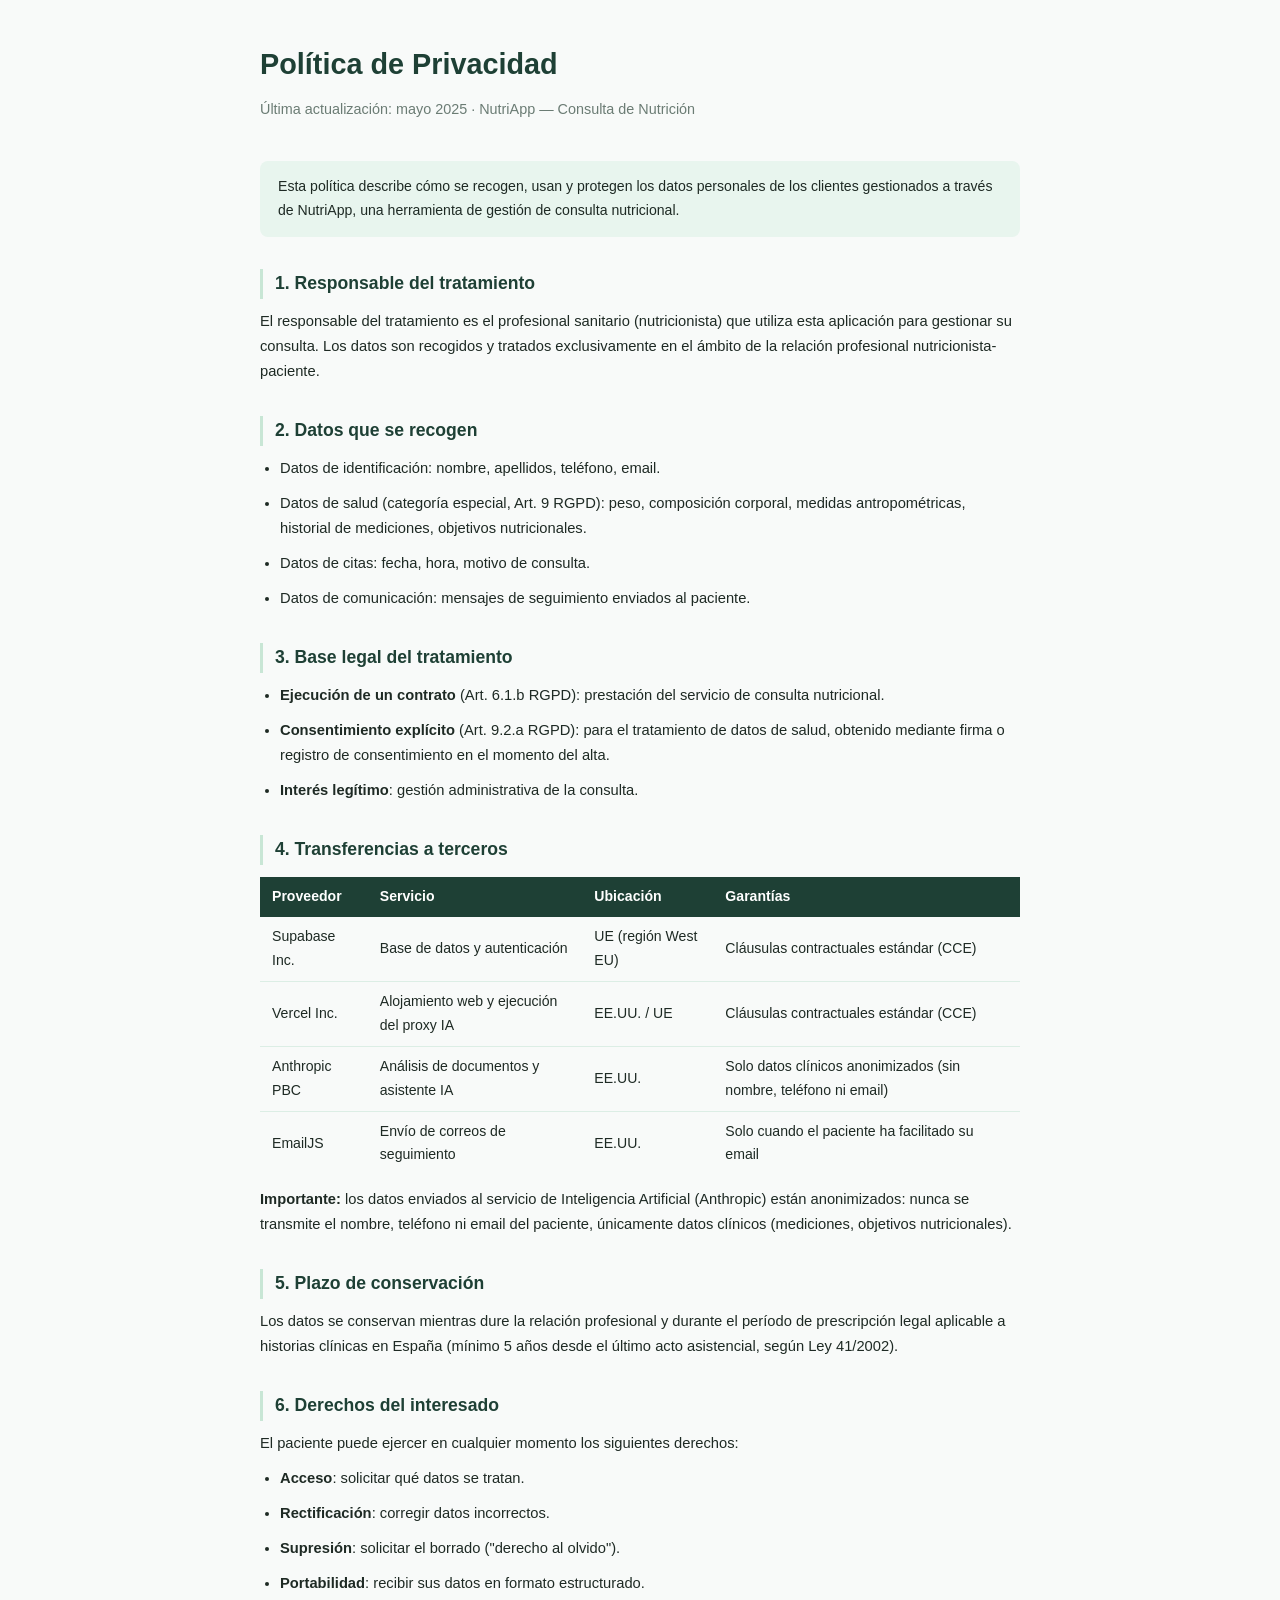
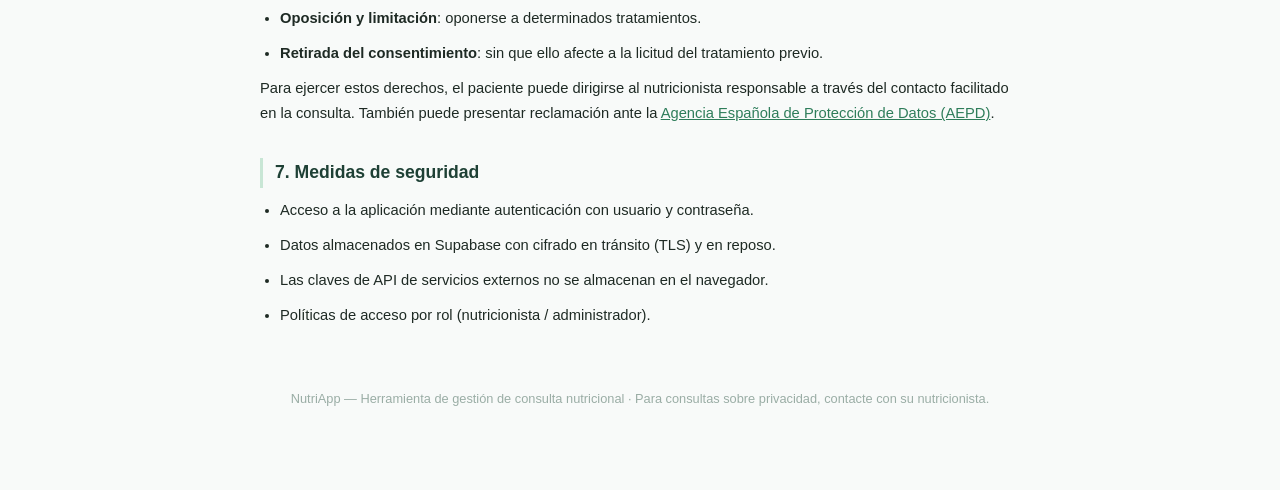
==== privacidad.html @ 7cfea74f "feat(fase-2): cumplimiento RGPD minimo viable - 2.1 Anonimizacion IA: nombre y apellidos sustituidos" ====
<!DOCTYPE html>
<html lang="es">
<head>
  <meta charset="UTF-8">
  <meta name="viewport" content="width=device-width, initial-scale=1.0">
  <title>Política de Privacidad — NutriApp</title>
  <style>
    * { box-sizing: border-box; margin: 0; padding: 0; }
    body {
      font-family: -apple-system, BlinkMacSystemFont, 'Segoe UI', sans-serif;
      background: #f8faf9;
      color: #1e2a24;
      line-height: 1.7;
      padding: 40px 20px 80px;
    }
    .container { max-width: 760px; margin: 0 auto; }
    h1 { font-size: 1.8rem; color: #1e4035; margin-bottom: 8px; }
    .subtitle { color: #6b7c74; font-size: .9rem; margin-bottom: 40px; }
    h2 { font-size: 1.1rem; color: #1e4035; margin: 32px 0 10px; border-left: 3px solid #c8e6d5; padding-left: 12px; }
    p, li { font-size: .92rem; margin-bottom: 10px; }
    ul { padding-left: 20px; }
    a { color: #2e7d5a; }
    .box {
      background: #e8f5ee;
      border-radius: 8px;
      padding: 14px 18px;
      font-size: .88rem;
      margin: 20px 0;
    }
    table { width: 100%; border-collapse: collapse; font-size: .88rem; margin: 12px 0; }
    th { background: #1e4035; color: white; text-align: left; padding: 8px 12px; }
    td { padding: 8px 12px; border-bottom: 1px solid #dceee5; }
    tr:last-child td { border-bottom: none; }
    footer { margin-top: 60px; font-size: .8rem; color: #9aada5; text-align: center; }
  </style>
</head>
<body>
<div class="container">

  <h1>Política de Privacidad</h1>
  <p class="subtitle">Última actualización: mayo 2025 · NutriApp — Consulta de Nutrición</p>

  <div class="box">
    Esta política describe cómo se recogen, usan y protegen los datos personales de los clientes gestionados a través de NutriApp, una herramienta de gestión de consulta nutricional.
  </div>

  <h2>1. Responsable del tratamiento</h2>
  <p>
    El responsable del tratamiento es el profesional sanitario (nutricionista) que utiliza esta aplicación para gestionar su consulta. Los datos son recogidos y tratados exclusivamente en el ámbito de la relación profesional nutricionista-paciente.
  </p>

  <h2>2. Datos que se recogen</h2>
  <ul>
    <li>Datos de identificación: nombre, apellidos, teléfono, email.</li>
    <li>Datos de salud (categoría especial, Art. 9 RGPD): peso, composición corporal, medidas antropométricas, historial de mediciones, objetivos nutricionales.</li>
    <li>Datos de citas: fecha, hora, motivo de consulta.</li>
    <li>Datos de comunicación: mensajes de seguimiento enviados al paciente.</li>
  </ul>

  <h2>3. Base legal del tratamiento</h2>
  <ul>
    <li><strong>Ejecución de un contrato</strong> (Art. 6.1.b RGPD): prestación del servicio de consulta nutricional.</li>
    <li><strong>Consentimiento explícito</strong> (Art. 9.2.a RGPD): para el tratamiento de datos de salud, obtenido mediante firma o registro de consentimiento en el momento del alta.</li>
    <li><strong>Interés legítimo</strong>: gestión administrativa de la consulta.</li>
  </ul>

  <h2>4. Transferencias a terceros</h2>
  <table>
    <tr><th>Proveedor</th><th>Servicio</th><th>Ubicación</th><th>Garantías</th></tr>
    <tr>
      <td>Supabase Inc.</td>
      <td>Base de datos y autenticación</td>
      <td>UE (región West EU)</td>
      <td>Cláusulas contractuales estándar (CCE)</td>
    </tr>
    <tr>
      <td>Vercel Inc.</td>
      <td>Alojamiento web y ejecución del proxy IA</td>
      <td>EE.UU. / UE</td>
      <td>Cláusulas contractuales estándar (CCE)</td>
    </tr>
    <tr>
      <td>Anthropic PBC</td>
      <td>Análisis de documentos y asistente IA</td>
      <td>EE.UU.</td>
      <td>Solo datos clínicos anonimizados (sin nombre, teléfono ni email)</td>
    </tr>
    <tr>
      <td>EmailJS</td>
      <td>Envío de correos de seguimiento</td>
      <td>EE.UU.</td>
      <td>Solo cuando el paciente ha facilitado su email</td>
    </tr>
  </table>
  <p>
    <strong>Importante:</strong> los datos enviados al servicio de Inteligencia Artificial (Anthropic) están anonimizados: nunca se transmite el nombre, teléfono ni email del paciente, únicamente datos clínicos (mediciones, objetivos nutricionales).
  </p>

  <h2>5. Plazo de conservación</h2>
  <p>Los datos se conservan mientras dure la relación profesional y durante el período de prescripción legal aplicable a historias clínicas en España (mínimo 5 años desde el último acto asistencial, según Ley 41/2002).</p>

  <h2>6. Derechos del interesado</h2>
  <p>El paciente puede ejercer en cualquier momento los siguientes derechos:</p>
  <ul>
    <li><strong>Acceso</strong>: solicitar qué datos se tratan.</li>
    <li><strong>Rectificación</strong>: corregir datos incorrectos.</li>
    <li><strong>Supresión</strong>: solicitar el borrado ("derecho al olvido").</li>
    <li><strong>Portabilidad</strong>: recibir sus datos en formato estructurado.</li>
    <li><strong>Oposición y limitación</strong>: oponerse a determinados tratamientos.</li>
    <li><strong>Retirada del consentimiento</strong>: sin que ello afecte a la licitud del tratamiento previo.</li>
  </ul>
  <p>Para ejercer estos derechos, el paciente puede dirigirse al nutricionista responsable a través del contacto facilitado en la consulta. También puede presentar reclamación ante la <a href="https://www.aepd.es" target="_blank">Agencia Española de Protección de Datos (AEPD)</a>.</p>

  <h2>7. Medidas de seguridad</h2>
  <ul>
    <li>Acceso a la aplicación mediante autenticación con usuario y contraseña.</li>
    <li>Datos almacenados en Supabase con cifrado en tránsito (TLS) y en reposo.</li>
    <li>Las claves de API de servicios externos no se almacenan en el navegador.</li>
    <li>Políticas de acceso por rol (nutricionista / administrador).</li>
  </ul>

  <footer>
    NutriApp — Herramienta de gestión de consulta nutricional · Para consultas sobre privacidad, contacte con su nutricionista.
  </footer>

</div>
</body>
</html>
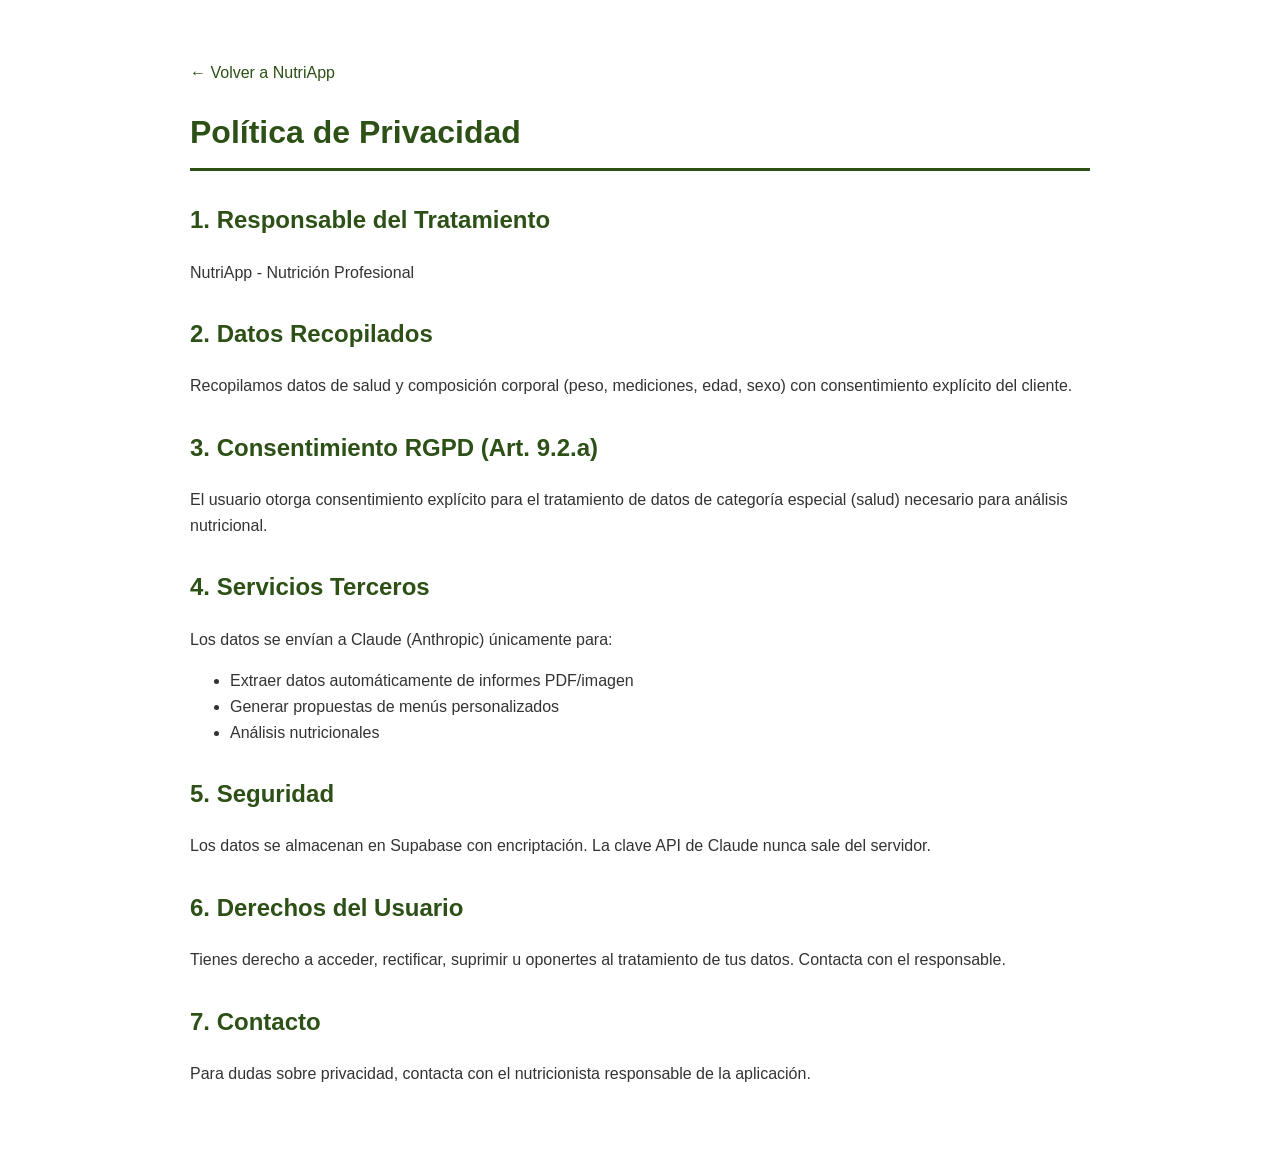
==== commit 66391e48: "Add: Política de privacidad RGPD" ====
--- a/privacidad.html
+++ b/privacidad.html
@@ -1,128 +1,54 @@
 <!DOCTYPE html>
 <html lang="es">
 <head>
-  <meta charset="UTF-8">
-  <meta name="viewport" content="width=device-width, initial-scale=1.0">
-  <title>Política de Privacidad — NutriApp</title>
-  <style>
-    * { box-sizing: border-box; margin: 0; padding: 0; }
-    body {
-      font-family: -apple-system, BlinkMacSystemFont, 'Segoe UI', sans-serif;
-      background: #f8faf9;
-      color: #1e2a24;
-      line-height: 1.7;
-      padding: 40px 20px 80px;
-    }
-    .container { max-width: 760px; margin: 0 auto; }
-    h1 { font-size: 1.8rem; color: #1e4035; margin-bottom: 8px; }
-    .subtitle { color: #6b7c74; font-size: .9rem; margin-bottom: 40px; }
-    h2 { font-size: 1.1rem; color: #1e4035; margin: 32px 0 10px; border-left: 3px solid #c8e6d5; padding-left: 12px; }
-    p, li { font-size: .92rem; margin-bottom: 10px; }
-    ul { padding-left: 20px; }
-    a { color: #2e7d5a; }
-    .box {
-      background: #e8f5ee;
-      border-radius: 8px;
-      padding: 14px 18px;
-      font-size: .88rem;
-      margin: 20px 0;
-    }
-    table { width: 100%; border-collapse: collapse; font-size: .88rem; margin: 12px 0; }
-    th { background: #1e4035; color: white; text-align: left; padding: 8px 12px; }
-    td { padding: 8px 12px; border-bottom: 1px solid #dceee5; }
-    tr:last-child td { border-bottom: none; }
-    footer { margin-top: 60px; font-size: .8rem; color: #9aada5; text-align: center; }
-  </style>
+    <meta charset="UTF-8">
+    <meta name="viewport" content="width=device-width, initial-scale=1.0">
+    <title>Política de Privacidad - NutriApp</title>
+    <style>
+        body { 
+            font-family: -apple-system, BlinkMacSystemFont, 'Segoe UI', Roboto, sans-serif; 
+            max-width: 900px; 
+            margin: 40px auto; 
+            padding: 20px; 
+            line-height: 1.6; 
+            color: #333; 
+        }
+        h1 { color: #2d5016; border-bottom: 3px solid #2d5016; padding-bottom: 10px; }
+        h2 { color: #2d5016; margin-top: 30px; }
+        .back { margin-bottom: 20px; }
+        a { color: #2d5016; text-decoration: none; }
+        a:hover { text-decoration: underline; }
+    </style>
 </head>
 <body>
-<div class="container">
-
-  <h1>Política de Privacidad</h1>
-  <p class="subtitle">Última actualización: mayo 2025 · NutriApp — Consulta de Nutrición</p>
-
-  <div class="box">
-    Esta política describe cómo se recogen, usan y protegen los datos personales de los clientes gestionados a través de NutriApp, una herramienta de gestión de consulta nutricional.
-  </div>
-
-  <h2>1. Responsable del tratamiento</h2>
-  <p>
-    El responsable del tratamiento es el profesional sanitario (nutricionista) que utiliza esta aplicación para gestionar su consulta. Los datos son recogidos y tratados exclusivamente en el ámbito de la relación profesional nutricionista-paciente.
-  </p>
-
-  <h2>2. Datos que se recogen</h2>
-  <ul>
-    <li>Datos de identificación: nombre, apellidos, teléfono, email.</li>
-    <li>Datos de salud (categoría especial, Art. 9 RGPD): peso, composición corporal, medidas antropométricas, historial de mediciones, objetivos nutricionales.</li>
-    <li>Datos de citas: fecha, hora, motivo de consulta.</li>
-    <li>Datos de comunicación: mensajes de seguimiento enviados al paciente.</li>
-  </ul>
-
-  <h2>3. Base legal del tratamiento</h2>
-  <ul>
-    <li><strong>Ejecución de un contrato</strong> (Art. 6.1.b RGPD): prestación del servicio de consulta nutricional.</li>
-    <li><strong>Consentimiento explícito</strong> (Art. 9.2.a RGPD): para el tratamiento de datos de salud, obtenido mediante firma o registro de consentimiento en el momento del alta.</li>
-    <li><strong>Interés legítimo</strong>: gestión administrativa de la consulta.</li>
-  </ul>
-
-  <h2>4. Transferencias a terceros</h2>
-  <table>
-    <tr><th>Proveedor</th><th>Servicio</th><th>Ubicación</th><th>Garantías</th></tr>
-    <tr>
-      <td>Supabase Inc.</td>
-      <td>Base de datos y autenticación</td>
-      <td>UE (región West EU)</td>
-      <td>Cláusulas contractuales estándar (CCE)</td>
-    </tr>
-    <tr>
-      <td>Vercel Inc.</td>
-      <td>Alojamiento web y ejecución del proxy IA</td>
-      <td>EE.UU. / UE</td>
-      <td>Cláusulas contractuales estándar (CCE)</td>
-    </tr>
-    <tr>
-      <td>Anthropic PBC</td>
-      <td>Análisis de documentos y asistente IA</td>
-      <td>EE.UU.</td>
-      <td>Solo datos clínicos anonimizados (sin nombre, teléfono ni email)</td>
-    </tr>
-    <tr>
-      <td>EmailJS</td>
-      <td>Envío de correos de seguimiento</td>
-      <td>EE.UU.</td>
-      <td>Solo cuando el paciente ha facilitado su email</td>
-    </tr>
-  </table>
-  <p>
-    <strong>Importante:</strong> los datos enviados al servicio de Inteligencia Artificial (Anthropic) están anonimizados: nunca se transmite el nombre, teléfono ni email del paciente, únicamente datos clínicos (mediciones, objetivos nutricionales).
-  </p>
-
-  <h2>5. Plazo de conservación</h2>
-  <p>Los datos se conservan mientras dure la relación profesional y durante el período de prescripción legal aplicable a historias clínicas en España (mínimo 5 años desde el último acto asistencial, según Ley 41/2002).</p>
-
-  <h2>6. Derechos del interesado</h2>
-  <p>El paciente puede ejercer en cualquier momento los siguientes derechos:</p>
-  <ul>
-    <li><strong>Acceso</strong>: solicitar qué datos se tratan.</li>
-    <li><strong>Rectificación</strong>: corregir datos incorrectos.</li>
-    <li><strong>Supresión</strong>: solicitar el borrado ("derecho al olvido").</li>
-    <li><strong>Portabilidad</strong>: recibir sus datos en formato estructurado.</li>
-    <li><strong>Oposición y limitación</strong>: oponerse a determinados tratamientos.</li>
-    <li><strong>Retirada del consentimiento</strong>: sin que ello afecte a la licitud del tratamiento previo.</li>
-  </ul>
-  <p>Para ejercer estos derechos, el paciente puede dirigirse al nutricionista responsable a través del contacto facilitado en la consulta. También puede presentar reclamación ante la <a href="https://www.aepd.es" target="_blank">Agencia Española de Protección de Datos (AEPD)</a>.</p>
-
-  <h2>7. Medidas de seguridad</h2>
-  <ul>
-    <li>Acceso a la aplicación mediante autenticación con usuario y contraseña.</li>
-    <li>Datos almacenados en Supabase con cifrado en tránsito (TLS) y en reposo.</li>
-    <li>Las claves de API de servicios externos no se almacenan en el navegador.</li>
-    <li>Políticas de acceso por rol (nutricionista / administrador).</li>
-  </ul>
-
-  <footer>
-    NutriApp — Herramienta de gestión de consulta nutricional · Para consultas sobre privacidad, contacte con su nutricionista.
-  </footer>
-
-</div>
+    <div class="back"><a href="/app.html">← Volver a NutriApp</a></div>
+    
+    <h1>Política de Privacidad</h1>
+    
+    <h2>1. Responsable del Tratamiento</h2>
+    <p>NutriApp - Nutrición Profesional</p>
+    
+    <h2>2. Datos Recopilados</h2>
+    <p>Recopilamos datos de salud y composición corporal (peso, mediciones, edad, sexo) con consentimiento explícito del cliente.</p>
+    
+    <h2>3. Consentimiento RGPD (Art. 9.2.a)</h2>
+    <p>El usuario otorga consentimiento explícito para el tratamiento de datos de categoría especial (salud) necesario para análisis nutricional.</p>
+    
+    <h2>4. Servicios Terceros</h2>
+    <p>Los datos se envían a Claude (Anthropic) únicamente para:</p>
+    <ul>
+        <li>Extraer datos automáticamente de informes PDF/imagen</li>
+        <li>Generar propuestas de menús personalizados</li>
+        <li>Análisis nutricionales</li>
+    </ul>
+    
+    <h2>5. Seguridad</h2>
+    <p>Los datos se almacenan en Supabase con encriptación. La clave API de Claude nunca sale del servidor.</p>
+    
+    <h2>6. Derechos del Usuario</h2>
+    <p>Tienes derecho a acceder, rectificar, suprimir u oponertes al tratamiento de tus datos. Contacta con el responsable.</p>
+    
+    <h2>7. Contacto</h2>
+    <p>Para dudas sobre privacidad, contacta con el nutricionista responsable de la aplicación.</p>
 </body>
-</html>
+</html>
